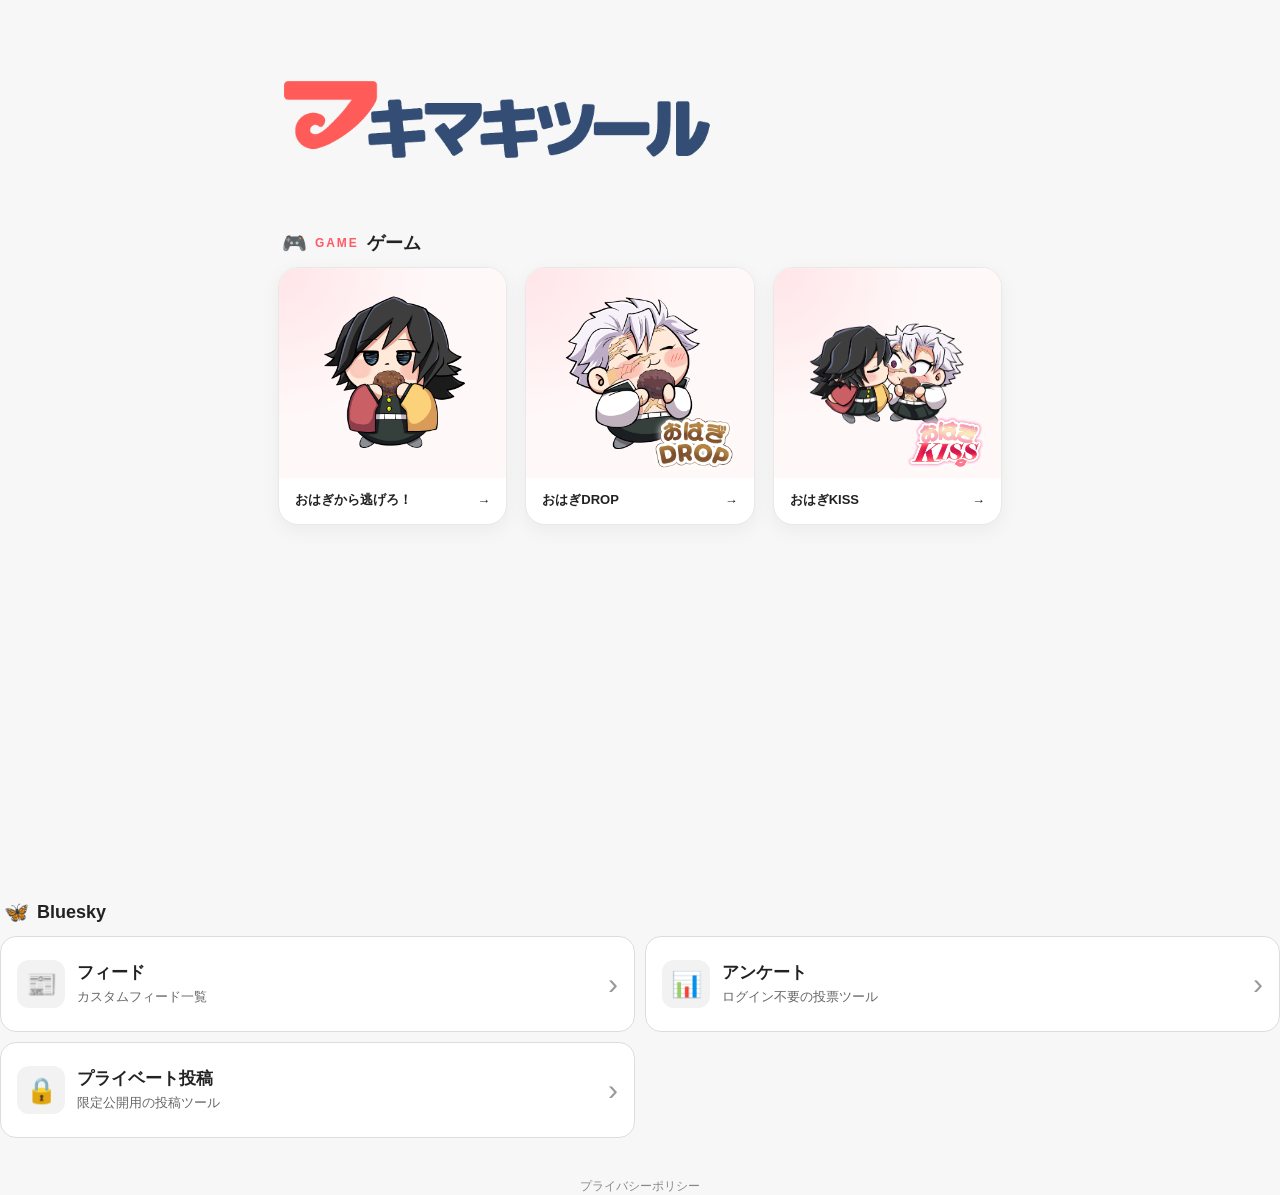
==== index.html @ 164032ce "Initial Makimaki Tools PWA" ====
<!DOCTYPE html>
<html lang="ja">

<head>
    <meta charset="UTF-8">
    <meta name="viewport" content="width=device-width, initial-scale=1.0">

    <title>マキマキツール</title>

    <meta name="description" content="ゲーム・Blueskyフィード・アンケート・プライベート投稿をまとめたマキマキツール">

    <meta name="theme-color" content="#ffffff">

    <link rel="manifest" href="./manifest.webmanifest">
    <link rel="stylesheet" href="./style.css">

    <link rel="icon" href="./icons/icon-192.png">
    <link rel="apple-touch-icon" href="./icons/icon-192.png">
</head>

<body>
    <div class="app-shell">

        <header class="site-header">
            <div class="brand">
                <a class="brand-logo" href="./" aria-label="マキマキツール ホーム">
                    <img src="./images/header.png" alt="マキマキツール">
                </a>
            </div>
        </header>

        <main>

            <section class="game-section" aria-labelledby="games-title">

                <div class="section-heading">
                    <span class="section-icon" aria-hidden="true">🎮</span>
                    <span class="section-label">GAME</span>
                    <h2 id="games-title">ゲーム</h2>
                </div>

                <div class="game-grid">

                    <!-- おはにげ -->
                    <a class="game-card" href="./games/ohaginige/">
                        <div class="game-visual">
                            <img class="game-character" src="./images/giyu-normal.png" alt="" aria-hidden="true">
                        </div>

                        <div class="game-card-footer">
                            <span>おはぎから逃げろ！</span>
                            <span aria-hidden="true">→</span>
                        </div>
                    </a>


                    <!-- おはぎDROP -->
                    <a class="game-card" href="./games/ohagidoro/">
                        <div class="game-visual">
                            <img class="game-character" src="./images/ohagi-drop.png" alt="" aria-hidden="true">

                            <img class="game-title-logo" src="./images/title-drop.png" alt="おはぎDROP">
                        </div>

                        <div class="game-card-footer">
                            <span>おはぎDROP</span>
                            <span aria-hidden="true">→</span>
                        </div>
                    </a>


                    <!-- おはぎKISS -->
                    <a class="game-card" href="./games/ohakiss/">
                        <div class="game-visual">
                            <img class="game-character" src="./images/ohagi-kiss-giyusane.png" alt=""
                                aria-hidden="true">

                            <img class="game-title-logo" src="./images/title-kiss.png" alt="おはぎKISS">
                        </div>

                        <div class="game-card-footer">
                            <span>おはぎKISS</span>
                            <span aria-hidden="true">→</span>
                        </div>
                    </a>

                </div>
                </a>

    </div>
    </section>

    <section class="tool-section" aria-labelledby="bluesky-title">
        <div class="section-heading">
            <span class="section-icon" aria-hidden="true">🦋</span>
            <h2 id="bluesky-title">Bluesky</h2>
        </div>

        <div class="tool-grid">

            <a class="tool-card" href="https://bsky.app/profile/did:plc:slon4uo2n45pfsvjqwv6tuft/feed/giyusane-feed"
                id="feed-link" target="_blank" rel="noopener noreferrer">
                <div class="tool-card-icon" aria-hidden="true">📰</div>

                <div class="tool-card-body">
                    <h3>フィード</h3>
                    <p>カスタムフィード一覧</p>
                </div>

                <span class="tool-card-arrow" aria-hidden="true">›</span>
            </a>

            <a class="tool-card" href="https://poll.makimaki-feed.net/" id="poll-link" target="_blank"
                rel="noopener noreferrer">
                <div class="tool-card-icon" aria-hidden="true">📊</div>

                <div class="tool-card-body">
                    <h3>アンケート</h3>
                    <p>ログイン不要の投票ツール</p>
                </div>

                <span class="tool-card-arrow" aria-hidden="true">›</span>
            </a>

            <a class="tool-card" href="https://private.makimaki-feed.net/private" id="private-link">
                <div class="tool-card-icon" aria-hidden="true">🔒</div>

                <div class="tool-card-body">
                    <h3>プライベート投稿</h3>
                    <p>限定公開用の投稿ツール</p>
                </div>

                <span class="tool-card-arrow" aria-hidden="true">›</span>
            </a>

        </div>
    </section>

    </main>

    <footer class="site-footer">
        <a href="./policy.html">プライバシーポリシー</a>
    </footer>

    </div>

    <script src="./app.js"></script>
</body>

</html>
---- style.css ----
* {
    box-sizing: border-box;
}

html {
    font-family:
        -apple-system,
        BlinkMacSystemFont,
        "Segoe UI",
        "Hiragino Kaku Gothic ProN",
        "Hiragino Sans",
        "Yu Gothic",
        Meiryo,
        sans-serif;
}

body {
    margin: 0;
    background: #f7f7f7;
    color: #222;
}

a {
    color: inherit;
}

.app-shell {
    width: min(100%, 760px);
    min-height: 100vh;
    margin: 0 auto;
    padding: 24px 18px 48px;
}

.site-header {
    padding: 8px 4px 28px;
}

.brand-logo {
    display: block;
    width: min(100%, 430px);
    text-decoration: none;
}

.brand-logo img {
    display: block;
    width: 100%;
    height: auto;
}

.tool-section+.tool-section {
    margin-top: 34px;
}

.section-heading {
    display: flex;
    align-items: center;
    gap: 8px;

    margin-bottom: 12px;
    padding: 0 4px;
}

.section-heading h2 {
    margin: 0;
    font-size: 18px;
}

.section-icon {
    font-size: 20px;
}

.tool-grid {
    display: grid;
    gap: 10px;
}

.tool-card {
    display: grid;
    grid-template-columns: 48px 1fr auto;
    align-items: center;
    gap: 12px;

    min-height: 82px;
    padding: 14px 16px;

    border: 1px solid #ddd;
    border-radius: 16px;

    background: #fff;

    color: #222;
    text-decoration: none;

    transition:
        transform 0.12s ease,
        box-shadow 0.12s ease,
        border-color 0.12s ease;
}

.tool-card:hover {
    border-color: #bbb;
    box-shadow: 0 5px 18px rgb(0 0 0 / 7%);
    transform: translateY(-1px);
}

.tool-card:focus-visible {
    outline: 3px solid #222;
    outline-offset: 3px;
}

.tool-card-icon {
    display: grid;
    place-items: center;

    width: 48px;
    height: 48px;

    border-radius: 12px;

    background: #f2f2f2;

    font-size: 25px;
}

.tool-card-body h3 {
    margin: 0 0 3px;
    font-size: 17px;
}

.tool-card-body p {
    margin: 0;

    color: #666;

    font-size: 13px;
    line-height: 1.5;
}

.tool-card-arrow {
    color: #999;
    font-size: 30px;
    font-weight: 300;
    line-height: 1;
}

.site-footer {
    padding-top: 40px;

    color: #999;

    font-size: 12px;
    text-align: center;
}

@media (min-width: 640px) {
    .app-shell {
        padding-top: 40px;
    }

    .tool-grid {
        grid-template-columns: repeat(2, 1fr);
    }

    .tool-card {
        min-height: 96px;
    }
}

@media (prefers-reduced-motion: reduce) {
    .tool-card {
        transition: none;
    }
}

.game-section {
    margin-top: 12px;
}

.section-label {
    font-size: 12px;
    font-weight: 800;
    letter-spacing: 0.16em;
    color: #ff5a67;
}

.game-grid {
    display: grid;
    gap: 18px;
}

.game-card {
    overflow: hidden;

    border: 1px solid #e8e8e8;
    border-radius: 20px;

    background: #fff;

    color: #222;
    text-decoration: none;

    box-shadow: 0 6px 20px rgb(0 0 0 / 5%);

    transition:
        transform 0.15s ease,
        box-shadow 0.15s ease;
}

.game-card:hover {
    transform: translateY(-3px);
    box-shadow: 0 10px 28px rgb(0 0 0 / 9%);
}

.game-card:focus-visible {
    outline: 3px solid #222;
    outline-offset: 4px;
}

.game-visual {
    position: relative;

    display: flex;
    align-items: center;
    justify-content: center;

    min-height: 180px;
    padding: 22px;

    background:
        radial-gradient(circle at top left,
            rgb(255 226 230 / 90%),
            transparent 48%),
        #fff8f8;
}

.game-character {
    display: block;

    max-width: 72%;
    max-height: 150px;

    object-fit: contain;
}


.game-card-footer {
    display: flex;
    align-items: center;
    justify-content: space-between;

    gap: 12px;

    padding: 13px 16px 15px;

    font-size: 13px;
    font-weight: 700;
}

@media (min-width: 640px) {
    .game-grid {
        grid-template-columns: repeat(3, 1fr);
    }

    .game-visual {
        min-height: 210px;
    }

    .game-character {
        max-width: 85%;
        max-height: 170px;
    }
}



.game-title-logo {
    position: absolute;
    right: 12px;
    bottom: 10px;

    width: auto;
    max-width: 42%;
    max-height: 54px;

    object-fit: contain;

    filter: drop-shadow(0 2px 3px rgb(255 255 255 / 95%));
}


.policy-header {
    margin-bottom: 28px;
}

.policy-back {
    color: #555;
    font-size: 14px;
    font-weight: 700;
    text-decoration: none;
}

.policy-back:hover {
    text-decoration: underline;
}

.policy-page {
    max-width: 720px;
}

.policy-page h1 {
    margin: 0 0 36px;

    font-size: clamp(26px, 6vw, 34px);
    line-height: 1.3;
}

.policy-page section {
    margin-bottom: 36px;
}

.policy-page h2 {
    margin: 0 0 14px;

    font-size: 18px;
    line-height: 1.5;
}

.policy-page p,
.policy-page li {
    color: #444;

    font-size: 15px;
    line-height: 1.9;
}

.policy-page ul {
    padding-left: 1.5em;
}

.policy-date {
    margin-top: 48px;

    color: #777;
    font-size: 13px;
}

.site-footer a {
    color: #888;
    text-decoration: none;
}

.site-footer a:hover {
    text-decoration: underline;
}
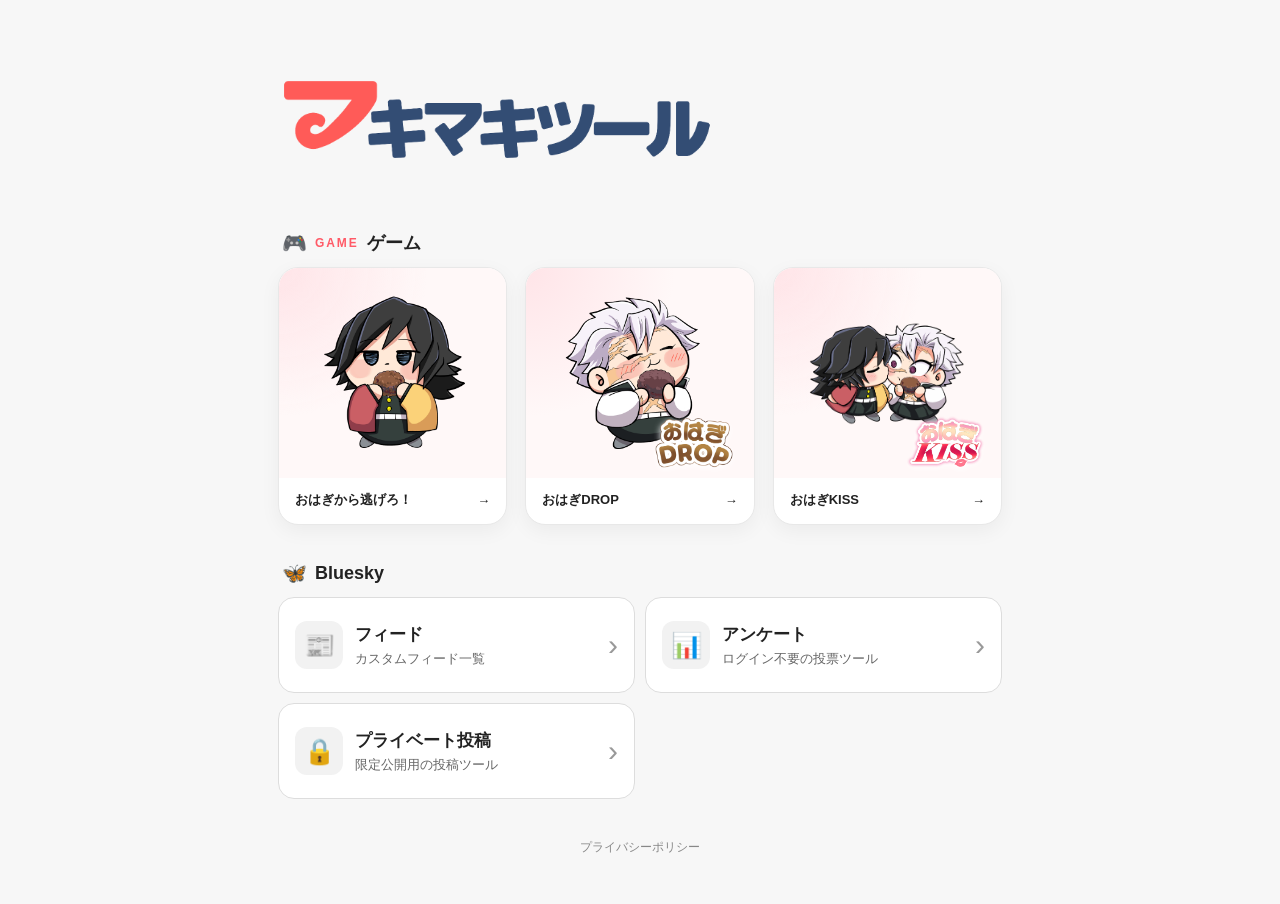
==== commit f0e40be5: "Fix homepage markup" ====
--- a/index.html
+++ b/index.html
@@ -23,7 +23,7 @@
 
         <header class="site-header">
             <div class="brand">
-                <a class="brand-logo" href="./" aria-label="マキマキツール ホーム">
+                <a class="brand-logo" href="./index.html" aria-label="マキマキツール ホーム">
                     <img src="./images/header.png" alt="マキマキツール">
                 </a>
             </div>
@@ -85,62 +85,60 @@
                     </a>
 
                 </div>
-                </a>
+            </section>
 
-    </div>
-    </section>
-
-    <section class="tool-section" aria-labelledby="bluesky-title">
-        <div class="section-heading">
-            <span class="section-icon" aria-hidden="true">🦋</span>
-            <h2 id="bluesky-title">Bluesky</h2>
-        </div>
-
-        <div class="tool-grid">
-
-            <a class="tool-card" href="https://bsky.app/profile/did:plc:slon4uo2n45pfsvjqwv6tuft/feed/giyusane-feed"
-                id="feed-link" target="_blank" rel="noopener noreferrer">
-                <div class="tool-card-icon" aria-hidden="true">📰</div>
-
-                <div class="tool-card-body">
-                    <h3>フィード</h3>
-                    <p>カスタムフィード一覧</p>
+            <section class="tool-section" aria-labelledby="bluesky-title">
+                <div class="section-heading">
+                    <span class="section-icon" aria-hidden="true">🦋</span>
+                    <h2 id="bluesky-title">Bluesky</h2>
                 </div>
 
-                <span class="tool-card-arrow" aria-hidden="true">›</span>
-            </a>
+                <div class="tool-grid">
 
-            <a class="tool-card" href="https://poll.makimaki-feed.net/" id="poll-link" target="_blank"
-                rel="noopener noreferrer">
-                <div class="tool-card-icon" aria-hidden="true">📊</div>
+                    <a class="tool-card"
+                        href="https://bsky.app/profile/did:plc:slon4uo2n45pfsvjqwv6tuft/feed/giyusane-feed"
+                        id="feed-link" target="_blank" rel="noopener noreferrer">
+                        <div class="tool-card-icon" aria-hidden="true">📰</div>
 
-                <div class="tool-card-body">
-                    <h3>アンケート</h3>
-                    <p>ログイン不要の投票ツール</p>
+                        <div class="tool-card-body">
+                            <h3>フィード</h3>
+                            <p>カスタムフィード一覧</p>
+                        </div>
+
+                        <span class="tool-card-arrow" aria-hidden="true">›</span>
+                    </a>
+
+                    <a class="tool-card" href="https://poll.makimaki-feed.net/" id="poll-link" target="_blank"
+                        rel="noopener noreferrer">
+                        <div class="tool-card-icon" aria-hidden="true">📊</div>
+
+                        <div class="tool-card-body">
+                            <h3>アンケート</h3>
+                            <p>ログイン不要の投票ツール</p>
+                        </div>
+
+                        <span class="tool-card-arrow" aria-hidden="true">›</span>
+                    </a>
+
+                    <a class="tool-card" href="https://private.makimaki-feed.net/private" id="private-link">
+                        <div class="tool-card-icon" aria-hidden="true">🔒</div>
+
+                        <div class="tool-card-body">
+                            <h3>プライベート投稿</h3>
+                            <p>限定公開用の投稿ツール</p>
+                        </div>
+
+                        <span class="tool-card-arrow" aria-hidden="true">›</span>
+                    </a>
+
                 </div>
+            </section>
 
-                <span class="tool-card-arrow" aria-hidden="true">›</span>
-            </a>
+        </main>
 
-            <a class="tool-card" href="https://private.makimaki-feed.net/private" id="private-link">
-                <div class="tool-card-icon" aria-hidden="true">🔒</div>
-
-                <div class="tool-card-body">
-                    <h3>プライベート投稿</h3>
-                    <p>限定公開用の投稿ツール</p>
-                </div>
-
-                <span class="tool-card-arrow" aria-hidden="true">›</span>
-            </a>
-
-        </div>
-    </section>
-
-    </main>
-
-    <footer class="site-footer">
-        <a href="./policy.html">プライバシーポリシー</a>
-    </footer>
+        <footer class="site-footer">
+            <a href="./policy.html">プライバシーポリシー</a>
+        </footer>
 
     </div>
 
--- a/style.css
+++ b/style.css
@@ -174,6 +174,9 @@
 
 .game-section {
     margin-top: 12px;
+    margin-bottom: 36px;
+    height: auto;
+    min-height: 0;
 }
 
 .section-label {
@@ -352,3 +355,8 @@
 .site-footer a:hover {
     text-decoration: underline;
 }
+
+
+.game-section+.tool-section {
+    margin-top: 0;
+}
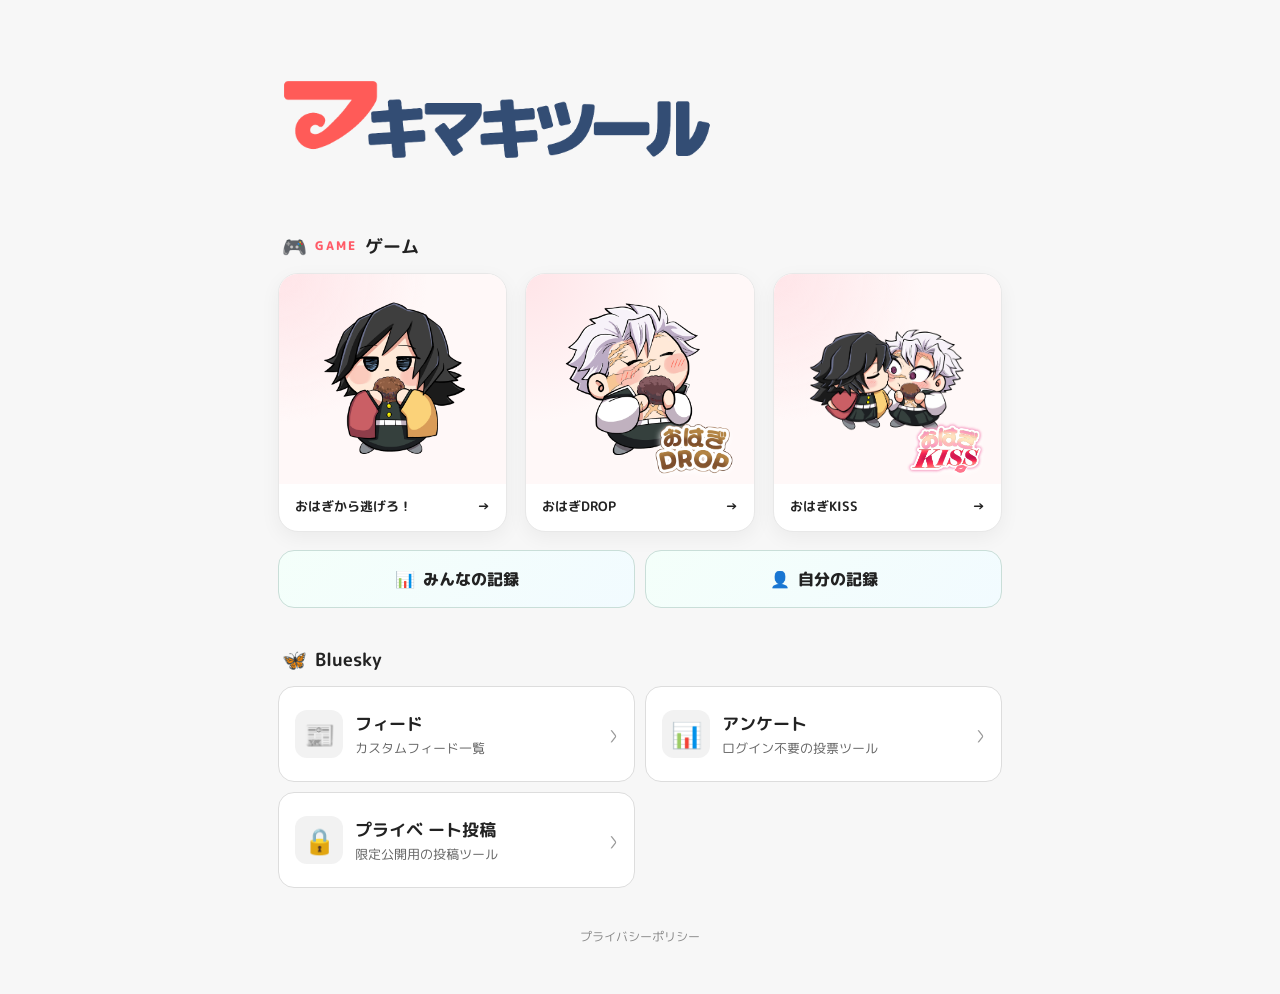
==== commit 268e218f: "おはぎ記録へのリンクを追加" ====
--- a/index.html
+++ b/index.html
@@ -12,10 +12,14 @@
     <meta name="theme-color" content="#ffffff">
 
     <link rel="manifest" href="./manifest.webmanifest">
+    <link rel="preconnect" href="https://fonts.googleapis.com">
+    <link rel="preconnect" href="https://fonts.gstatic.com" crossorigin>
+    <link href="https://fonts.googleapis.com/css2?family=M+PLUS+Rounded+1c:wght@400;500;700;800;900&display=swap"
+        rel="stylesheet">
     <link rel="stylesheet" href="./style.css">
 
     <link rel="icon" href="./icons/icon-192.png">
-    <link rel="apple-touch-icon" href="./icons/icon-192.png">
+    <link rel="apple-touch-icon" sizes="180x180" href="./icons/apple-touch-icon.png">
 </head>
 
 <body>
@@ -53,12 +57,10 @@
                         </div>
                     </a>
 
-
                     <!-- おはぎDROP -->
                     <a class="game-card" href="./games/ohagidoro/">
                         <div class="game-visual">
                             <img class="game-character" src="./images/ohagi-drop.png" alt="" aria-hidden="true">
-
                             <img class="game-title-logo" src="./images/title-drop.png" alt="おはぎDROP">
                         </div>
 
@@ -68,13 +70,11 @@
                         </div>
                     </a>
 
-
                     <!-- おはぎKISS -->
                     <a class="game-card" href="./games/ohakiss/">
                         <div class="game-visual">
                             <img class="game-character" src="./images/ohagi-kiss-giyusane.png" alt=""
                                 aria-hidden="true">
-
                             <img class="game-title-logo" src="./images/title-kiss.png" alt="おはぎKISS">
                         </div>
 
@@ -85,9 +85,25 @@
                     </a>
 
                 </div>
+
+                <div class="record-links">
+
+                    <a class="record-link" href="https://ohagi-ranking.makimaki-feed.net/stats.html">
+                        <span aria-hidden="true">📊</span>
+                        <span>みんなの記録</span>
+                    </a>
+
+                    <a class="record-link" href="https://ohagi-ranking.makimaki-feed.net/?view=mine">
+                        <span aria-hidden="true">👤</span>
+                        <span>自分の記録</span>
+                    </a>
+
+                </div>
+
             </section>
 
             <section class="tool-section" aria-labelledby="bluesky-title">
+
                 <div class="section-heading">
                     <span class="section-icon" aria-hidden="true">🦋</span>
                     <h2 id="bluesky-title">Bluesky</h2>
@@ -95,9 +111,7 @@
 
                 <div class="tool-grid">
 
-                    <a class="tool-card"
-                        href="https://bsky.app/profile/did:plc:slon4uo2n45pfsvjqwv6tuft/feed/giyusane-feed"
-                        id="feed-link" target="_blank" rel="noopener noreferrer">
+                    <a class="tool-card" href="./feeds.html" id="feed-link">
                         <div class="tool-card-icon" aria-hidden="true">📰</div>
 
                         <div class="tool-card-body">
@@ -110,6 +124,7 @@
 
                     <a class="tool-card" href="https://poll.makimaki-feed.net/" id="poll-link" target="_blank"
                         rel="noopener noreferrer">
+
                         <div class="tool-card-icon" aria-hidden="true">📊</div>
 
                         <div class="tool-card-body">
@@ -121,10 +136,12 @@
                     </a>
 
                     <a class="tool-card" href="https://private.makimaki-feed.net/private" id="private-link">
+
                         <div class="tool-card-icon" aria-hidden="true">🔒</div>
 
                         <div class="tool-card-body">
-                            <h3>プライベート投稿</h3>
+                            <h3>プライベ
+                                ート投稿</h3>
                             <p>限定公開用の投稿ツール</p>
                         </div>
 
@@ -132,6 +149,7 @@
                     </a>
 
                 </div>
+
             </section>
 
         </main>
--- a/style.css
+++ b/style.css
@@ -4,6 +4,7 @@
 
 html {
     font-family:
+        "M PLUS Rounded 1c",
         -apple-system,
         BlinkMacSystemFont,
         "Segoe UI",
@@ -360,3 +361,141 @@
 .game-section+.tool-section {
     margin-top: 0;
 }
+
+@media (max-width: 639px) {
+    .game-section {
+        margin-bottom: 28px;
+    }
+}
+
+.feed-page {
+    max-width: 720px;
+}
+
+.feed-page h1 {
+    margin: 0;
+    font-size: clamp(26px, 6vw, 34px);
+}
+
+.feed-list {
+    display: grid;
+    gap: 14px;
+    margin-top: 24px;
+}
+
+.feed-card {
+    display: grid;
+    grid-template-columns: 64px 1fr auto;
+    align-items: center;
+
+    gap: 16px;
+
+    padding: 16px 18px;
+
+    border: 1px solid #ddd;
+    border-radius: 18px;
+
+    background: #fff;
+
+    color: #222;
+    text-decoration: none;
+
+    box-shadow: 0 4px 14px rgb(0 0 0 / 4%);
+}
+
+.feed-card:hover {
+    border-color: #bbb;
+    box-shadow: 0 7px 20px rgb(0 0 0 / 7%);
+}
+
+.feed-card h2 {
+    margin: 0 0 4px;
+    font-size: 18px;
+}
+
+.feed-card p {
+    margin: 0;
+    color: #666;
+    font-size: 13px;
+    line-height: 1.5;
+}
+
+
+
+.feed-card-body {
+    min-width: 0;
+}
+
+.feed-arrow {
+    color: #999;
+    font-size: 22px;
+}
+
+.feed-icon {
+    display: block;
+    width: 64px;
+    height: 64px;
+    flex: 0 0 64px;
+
+    border-radius: 16px;
+    object-fit: contain;
+    background: #f5f5f5;
+}
+
+@media (max-width: 639px) {
+    .feed-card {
+        grid-template-columns: 52px 1fr auto;
+    }
+
+    .feed-icon {
+        width: 52px;
+        height: 52px;
+        flex-basis: 52px;
+    }
+}
+
+.game-stats-link {
+    margin-top: 18px;
+    border-color: #c9ded8;
+    background: linear-gradient(135deg, #f4fffa, #f2fbff);
+}
+
+.game-stats-link .tool-card-icon {
+    background: #dff3ed;
+}
+
+.record-links {
+    display: grid;
+    grid-template-columns: repeat(2, minmax(0, 1fr));
+    gap: 10px;
+    margin-top: 18px;
+}
+
+.record-link {
+    display: flex;
+    align-items: center;
+    justify-content: center;
+    gap: 8px;
+    min-height: 58px;
+    padding: 12px;
+    border: 1px solid #c9ded8;
+    border-radius: 16px;
+    background: linear-gradient(135deg, #f4fffa, #f2fbff);
+    color: #222;
+    font-weight: 800;
+    text-align: center;
+    text-decoration: none;
+    transition:
+        transform 0.12s ease,
+        box-shadow 0.12s ease;
+}
+
+.record-link:hover {
+    transform: translateY(-1px);
+    box-shadow: 0 5px 18px rgb(0 0 0 / 7%);
+}
+
+.record-link:focus-visible {
+    outline: 3px solid #222;
+    outline-offset: 3px;
+}
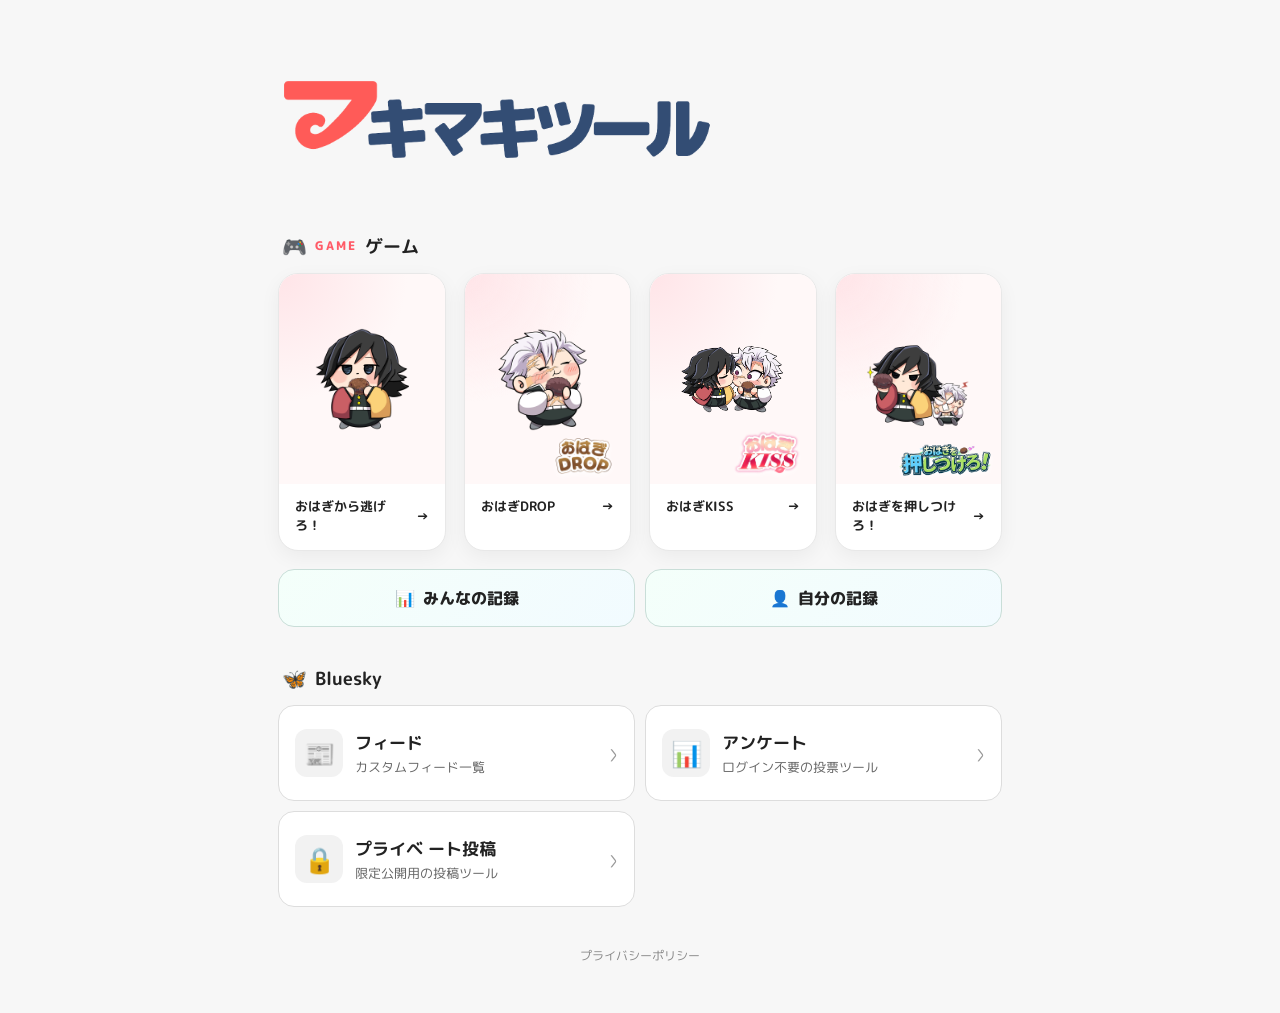
==== commit 18578c2f: "Add Ohagi Push game card" ====
--- a/index.html
+++ b/index.html
@@ -16,7 +16,7 @@
     <link rel="preconnect" href="https://fonts.gstatic.com" crossorigin>
     <link href="https://fonts.googleapis.com/css2?family=M+PLUS+Rounded+1c:wght@400;500;700;800;900&display=swap"
         rel="stylesheet">
-    <link rel="stylesheet" href="./style.css">
+    <link rel="stylesheet" href="./style.css?v=20260929-1">
 
     <link rel="icon" href="./icons/icon-192.png">
     <link rel="apple-touch-icon" sizes="180x180" href="./icons/apple-touch-icon.png">
@@ -84,6 +84,21 @@
                         </div>
                     </a>
 
+                    <!-- おはぎPUSH -->
+                    <a class="game-card" href="https://akamakimaki.github.io/ohagi-push/">
+                        <div class="game-visual">
+                            <img class="game-character" src="./images/ohagi-push-giyusane.png" alt=""
+                                aria-hidden="true">
+
+                            <img class="game-title-logo push-title-logo" src="./images/title-push.png" alt="おはぎを押しつけろ！">
+                        </div>
+
+                        <div class="game-card-footer">
+                            <span>おはぎを押しつけろ！</span>
+                            <span aria-hidden="true">→</span>
+                        </div>
+                    </a>
+
                 </div>
 
                 <div class="record-links">
@@ -93,7 +108,7 @@
                         <span>みんなの記録</span>
                     </a>
 
-                    <a class="record-link" href="https://ohagi-ranking.makimaki-feed.net/?view=mine">
+                    <a class="record-link" href="https://ohagi-ranking.makimaki-feed.net/?game=kiss&amp;view=mine">
                         <span aria-hidden="true">👤</span>
                         <span>自分の記録</span>
                     </a>
--- a/style.css
+++ b/style.css
@@ -246,6 +246,10 @@
     object-fit: contain;
 }
 
+/*
+ * おはぎPUSHはリンクカード画像をそのまま表示する。
+ * OGP画像の左右を切らないようcontainで収める。
+ */
 
 .game-card-footer {
     display: flex;
@@ -262,7 +266,7 @@
 
 @media (min-width: 640px) {
     .game-grid {
-        grid-template-columns: repeat(3, 1fr);
+        grid-template-columns: repeat(2, 1fr);
     }
 
     .game-visual {
@@ -272,6 +276,22 @@
     .game-character {
         max-width: 85%;
         max-height: 170px;
+    }
+
+
+
+
+    /*
+ * 十分に横幅があるPCだけ4枚横並びにする。
+ */
+    @media (min-width: 1000px) {
+        .game-grid {
+            grid-template-columns: repeat(4, 1fr);
+        }
+
+        .game-link-card {
+            min-height: 210px;
+        }
     }
 }
 
@@ -291,6 +311,17 @@
     filter: drop-shadow(0 2px 3px rgb(255 255 255 / 95%));
 }
 
+/*
+ * PUSHのロゴは横長なので、ほかのロゴより幅を広く取る。
+ */
+.game-title-logo.push-title-logo {
+    right: 8px;
+    bottom: 8px;
+
+    width: 58%;
+    max-width: none;
+    max-height: 68px;
+}
 
 .policy-header {
     margin-bottom: 28px;
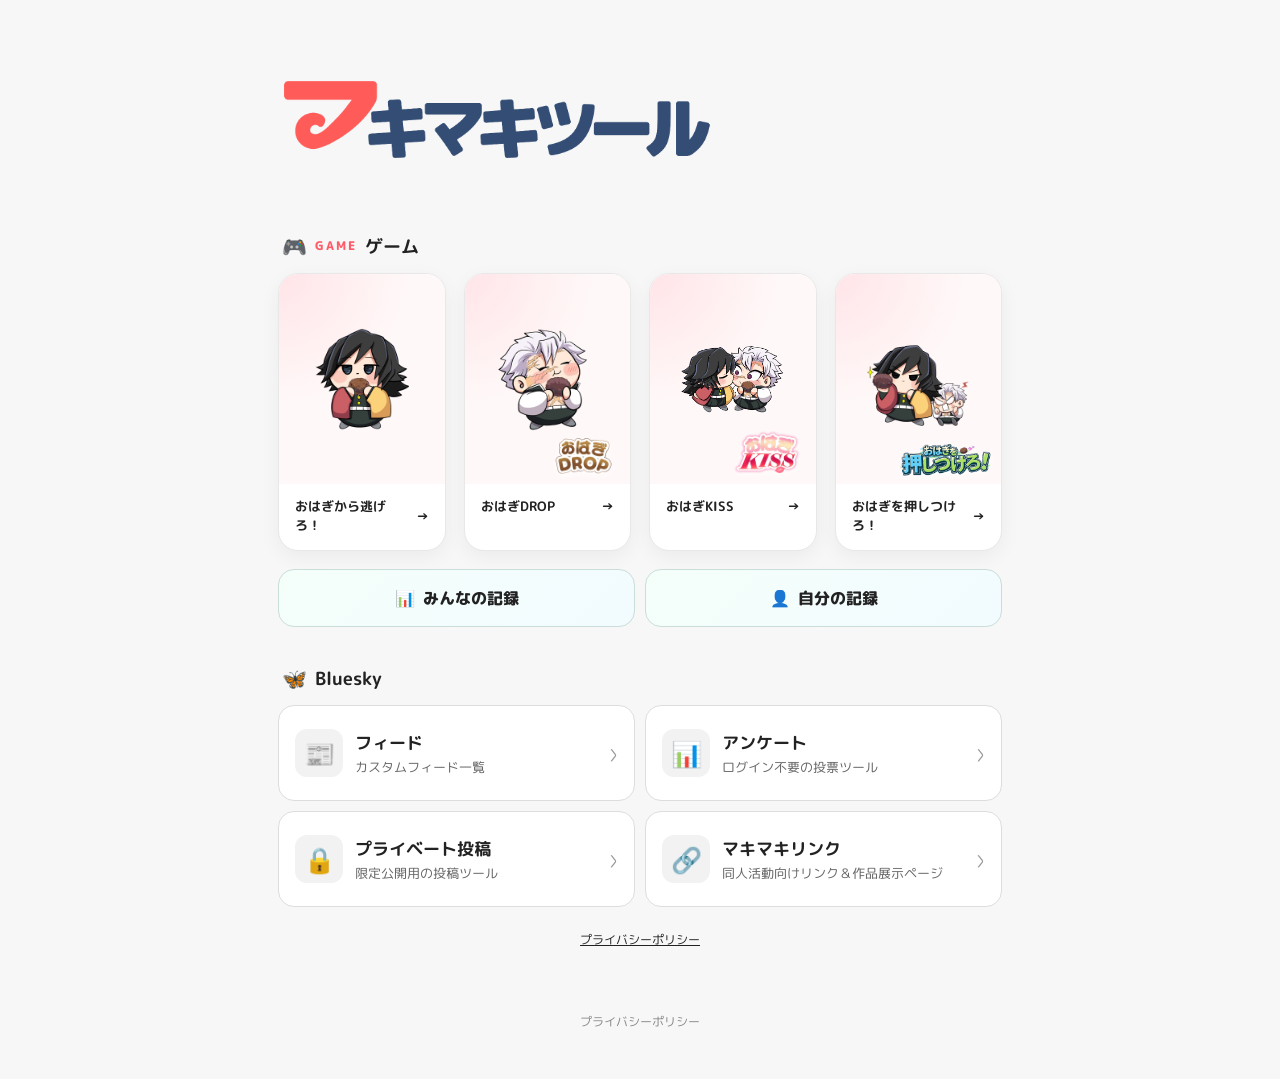
==== commit 8a78b843: "Add Makimaki Link and update privacy policy" ====
--- a/index.html
+++ b/index.html
@@ -155,9 +155,20 @@
                         <div class="tool-card-icon" aria-hidden="true">🔒</div>
 
                         <div class="tool-card-body">
-                            <h3>プライベ
-                                ート投稿</h3>
+                            <h3>プライベート投稿</h3>
                             <p>限定公開用の投稿ツール</p>
+                        </div>
+                        <span class="tool-card-arrow" aria-hidden="true">›</span>
+                    </a>
+
+                    <a class="tool-card" href="https://link.makimaki-feed.net/" id="makimaki-link" target="_blank"
+                        rel="noopener noreferrer">
+
+                        <div class="tool-card-icon" aria-hidden="true">🔗</div>
+
+                        <div class="tool-card-body">
+                            <h3>マキマキリンク</h3>
+                            <p>同人活動向けリンク＆作品展示ページ</p>
                         </div>
 
                         <span class="tool-card-arrow" aria-hidden="true">›</span>
@@ -169,6 +180,12 @@
 
         </main>
 
+        <footer style="padding: 24px 16px; text-align: center; font-size: 12px;">
+            <a href="https://makimaki-feed.net/policy.html" target="_blank" rel="noopener noreferrer">
+                プライバシーポリシー
+            </a>
+        </footer>
+
         <footer class="site-footer">
             <a href="./policy.html">プライバシーポリシー</a>
         </footer>
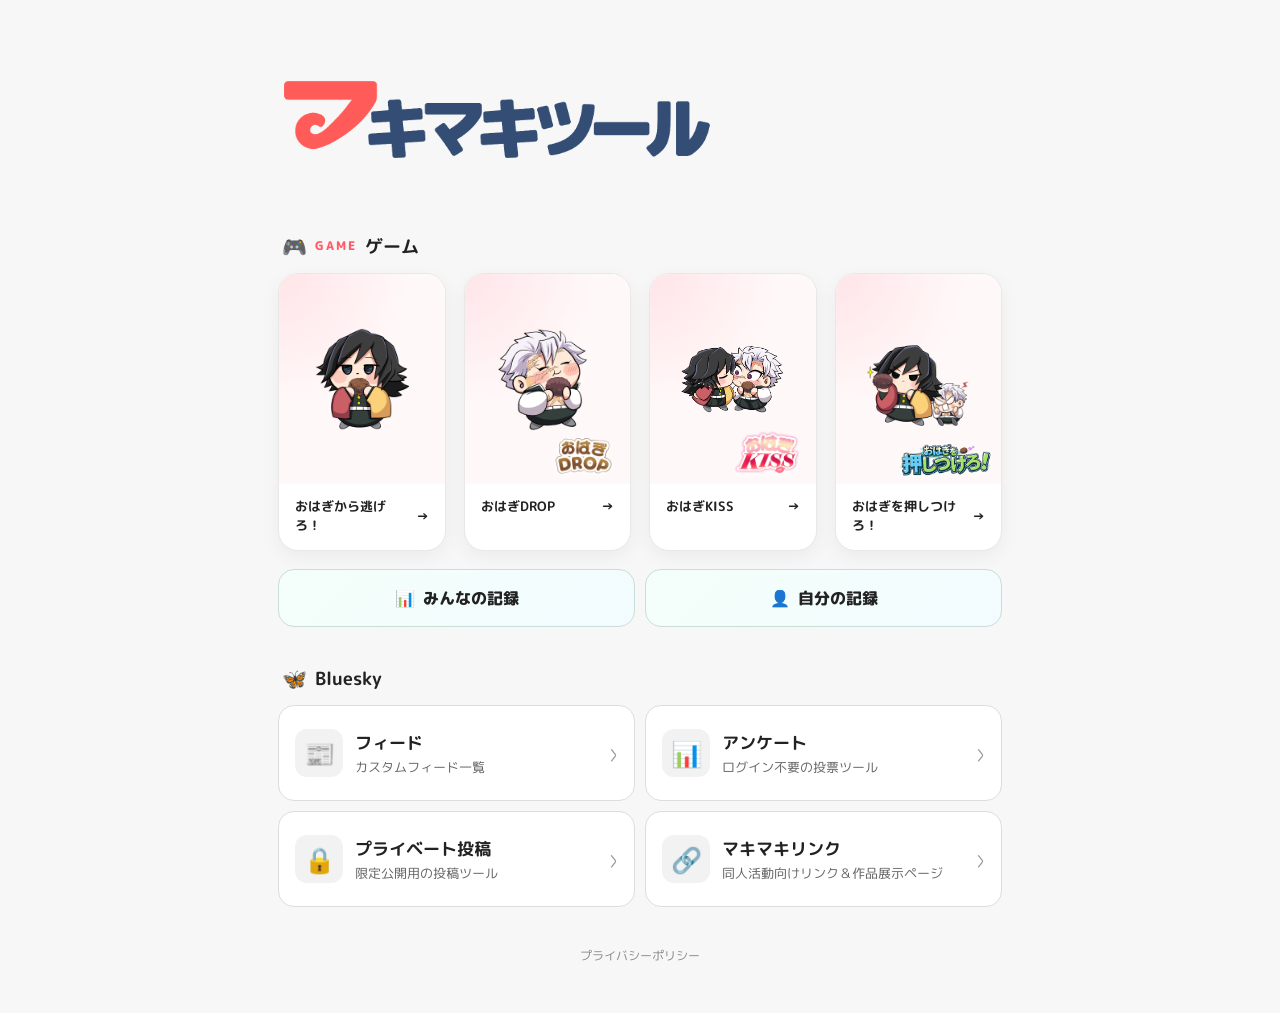
==== commit 859ae586: "Remove duplicate privacy policy footer" ====
--- a/index.html
+++ b/index.html
@@ -180,12 +180,6 @@
 
         </main>
 
-        <footer style="padding: 24px 16px; text-align: center; font-size: 12px;">
-            <a href="https://makimaki-feed.net/policy.html" target="_blank" rel="noopener noreferrer">
-                プライバシーポリシー
-            </a>
-        </footer>
-
         <footer class="site-footer">
             <a href="./policy.html">プライバシーポリシー</a>
         </footer>
--- a/style.css
+++ b/style.css
@@ -246,10 +246,6 @@
     object-fit: contain;
 }
 
-/*
- * おはぎPUSHはリンクカード画像をそのまま表示する。
- * OGP画像の左右を切らないようcontainで収める。
- */
 
 .game-card-footer {
     display: flex;
@@ -266,7 +262,7 @@
 
 @media (min-width: 640px) {
     .game-grid {
-        grid-template-columns: repeat(2, 1fr);
+        grid-template-columns: repeat(3, 1fr);
     }
 
     .game-visual {
@@ -276,22 +272,6 @@
     .game-character {
         max-width: 85%;
         max-height: 170px;
-    }
-
-
-
-
-    /*
- * 十分に横幅があるPCだけ4枚横並びにする。
- */
-    @media (min-width: 1000px) {
-        .game-grid {
-            grid-template-columns: repeat(4, 1fr);
-        }
-
-        .game-link-card {
-            min-height: 210px;
-        }
     }
 }
 
@@ -311,17 +291,6 @@
     filter: drop-shadow(0 2px 3px rgb(255 255 255 / 95%));
 }
 
-/*
- * PUSHのロゴは横長なので、ほかのロゴより幅を広く取る。
- */
-.game-title-logo.push-title-logo {
-    right: 8px;
-    bottom: 8px;
-
-    width: 58%;
-    max-width: none;
-    max-height: 68px;
-}
 
 .policy-header {
     margin-bottom: 28px;
@@ -530,3 +499,27 @@
     outline: 3px solid #222;
     outline-offset: 3px;
 }
+
+
+/* おはぎPUSHカード */
+.game-title-logo.push-title-logo {
+    right: 8px;
+    bottom: 8px;
+    width: 58%;
+    max-width: none;
+    max-height: 68px;
+}
+
+/* タブレットは2列 */
+@media (min-width: 640px) and (max-width: 999px) {
+    .game-grid {
+        grid-template-columns: repeat(2, minmax(0, 1fr));
+    }
+}
+
+/* PCは4列 */
+@media (min-width: 1000px) {
+    .game-grid {
+        grid-template-columns: repeat(4, minmax(0, 1fr));
+    }
+}
